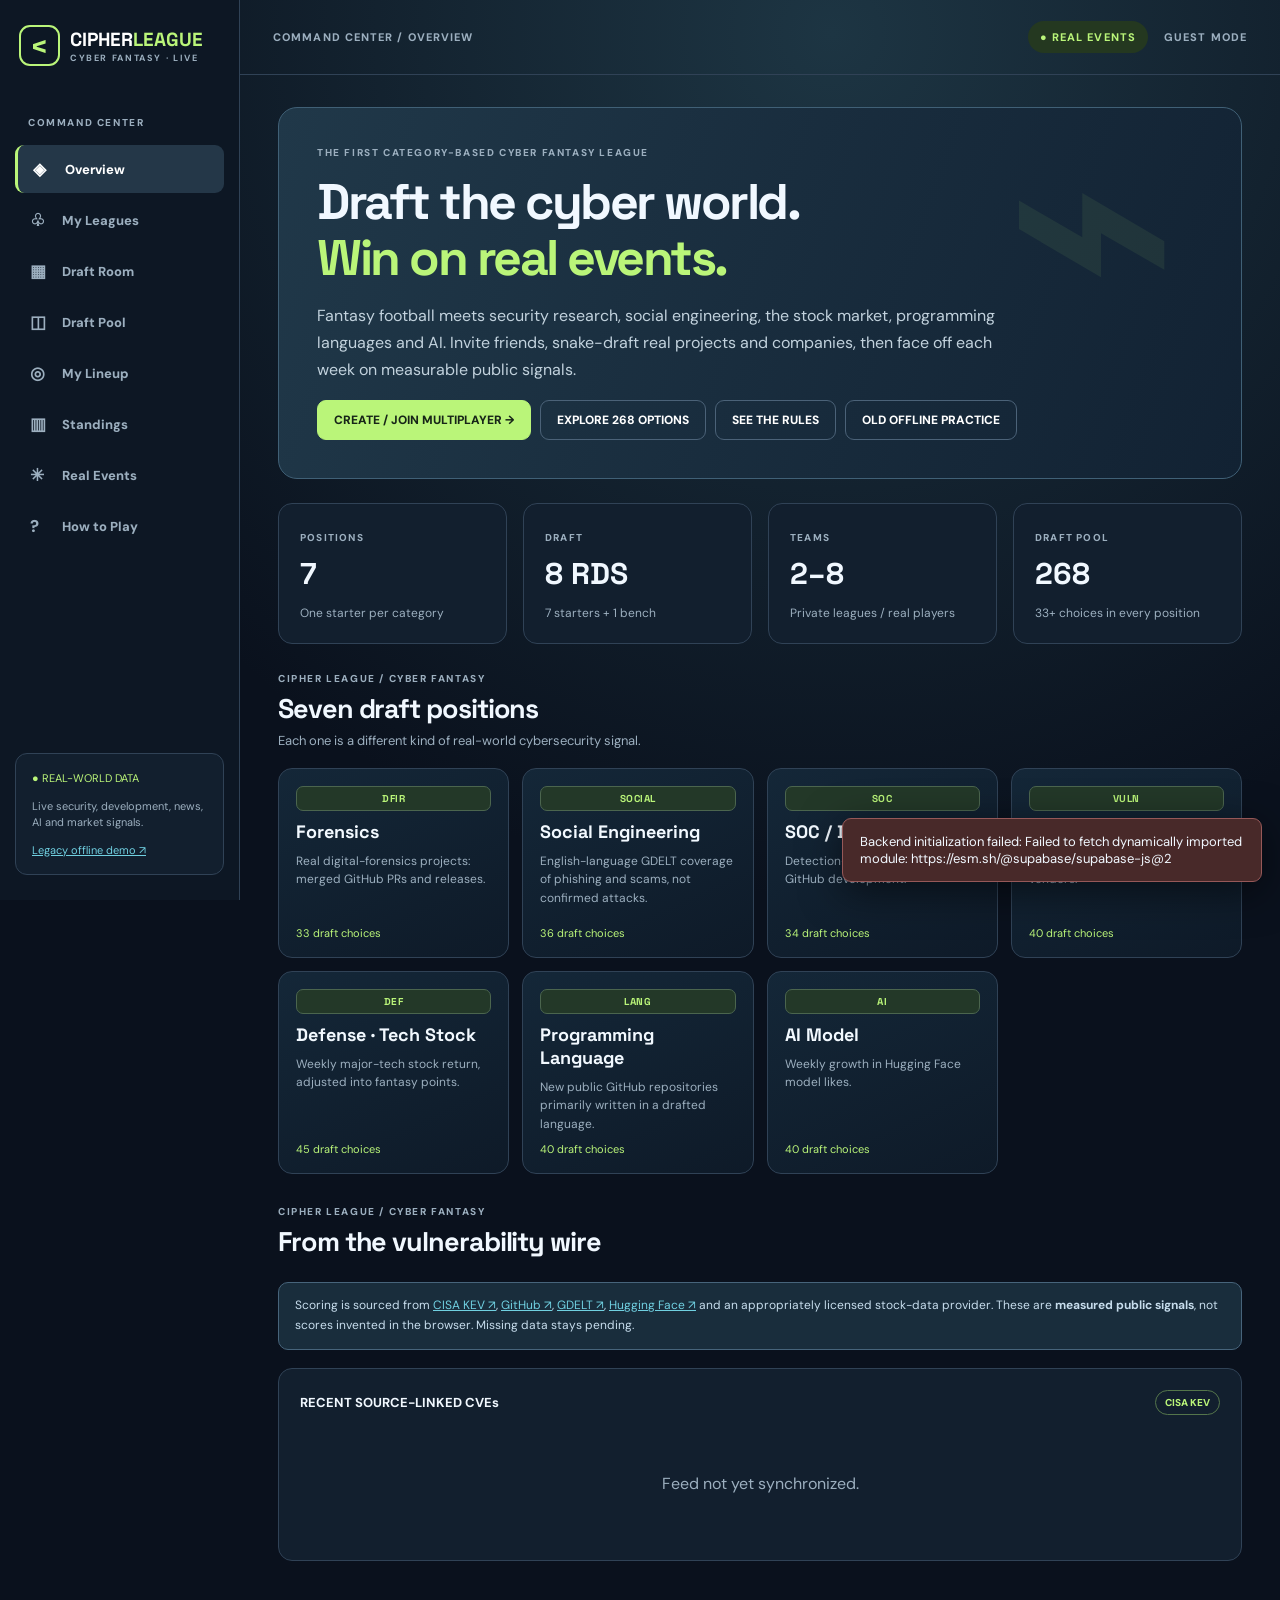
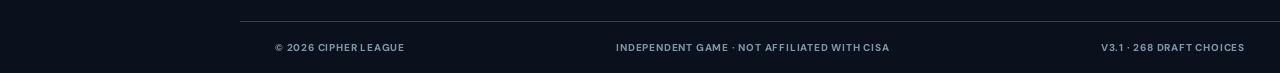
==== site/index.html @ f605f730 "Initial Cipher League v3.1 release" ====
<!doctype html>
<html lang="en"><head><meta charset="utf-8"><meta name="viewport" content="width=device-width,initial-scale=1"><meta name="theme-color" content="#0a111d"><meta name="description" content="Cipher League multiplayer multiplayer fantasy cybersecurity with seven positions, real-world CISA, GitHub, news, AI and stock-based scoring."><title>Cipher League - Fantasy Cybersecurity</title><link rel="icon" href="./favicon.svg" type="image/svg+xml"><link rel="preconnect" href="https://fonts.googleapis.com"><link href="https://fonts.googleapis.com/css2?family=DM+Sans:wght@400;500;700;800&family=Space+Grotesk:wght@400;600;700&display=swap" rel="stylesheet"><link rel="stylesheet" href="./styles.css"></head>
<body><div class="shell"><aside class="sidebar" id="sidebar"><a href="#home" class="brand" data-page="home"><span class="brand-logo">&lt;</span><span>CIPHER<span class="accent">LEAGUE</span><small>CYBER FANTASY · LIVE</small></span></a><div class="overline">COMMAND CENTER</div><nav id="navigation"></nav><div class="sidebar-bottom"><span class="accent">● REAL-WORLD DATA</span><p>Live security, development, news, AI and market signals.</p><a href="./practice/">Legacy offline demo ↗</a></div></aside><div class="scrim" id="scrim"></div><div class="content"><header class="topbar"><button class="hamburger" data-action="menu" aria-label="Open menu">☰</button><span id="breadcrumb">COMMAND CENTER / OVERVIEW</span><div class="topright"><span class="live-tag">● REAL EVENTS</span><span id="account-status">GUEST MODE</span></div></header><main id="main" class="main"><div class="loading">Loading fantasy cybersecurity league...</div></main><footer>© 2026 CIPHER LEAGUE <span>INDEPENDENT GAME · NOT AFFILIATED WITH CISA</span><span>V3.1 · 268 DRAFT CHOICES</span></footer></div></div><div id="notifications" aria-live="polite"></div><script src="./config.js"></script><script type="module" src="./multiplayer.js"></script></body></html>
---- site/styles.css ----
:root{color-scheme:dark;--bg:#0a111d;--card:#121f2e;--line:#304256;--muted:#9cafbf;--text:#f1f8ff;--lime:#baf579;--cyan:#70d0e1;font-family:'DM Sans',sans-serif}*{box-sizing:border-box}body{margin:0;background:radial-gradient(circle at 65% 2%,#1d3543,transparent 47%),var(--bg);color:var(--text)}button,input,select{font:inherit}button{cursor:pointer}a{color:var(--cyan)}.shell{min-height:100vh;display:flex}.sidebar{flex:0 0 240px;position:sticky;top:0;height:100vh;background:#0d1724;border-right:1px solid var(--line);padding:25px 15px;display:flex;flex-direction:column}.brand{text-decoration:none;color:#fff;display:flex;align-items:center;gap:10px;font:800 19px 'Space Grotesk',sans-serif;margin:0 4px 50px}.brand-logo{border:2px solid var(--lime);color:var(--lime);border-radius:11px;font-size:30px;width:41px;height:41px;display:grid;place-items:center}.accent{color:var(--lime)}.brand small{display:block;font:700 9px 'DM Sans',sans-serif;letter-spacing:.18em;color:var(--muted)}.overline,.eyebrow{font-size:10px;letter-spacing:.16em;font-weight:800;color:var(--muted)}.overline{margin:0 13px 13px}.nav{display:flex;align-items:center;gap:12px;text-align:left;width:100%;border:0;border-radius:9px;background:none;color:var(--muted);padding:13px 15px;margin:3px 0;font-size:13px;font-weight:800}.nav:hover,.nav.active{background:#243748;color:#fff}.nav.active{border-left:3px solid var(--lime)}.nav .symbol{width:20px;font-size:17px}.sidebar-bottom{margin-top:auto;border:1px solid var(--line);border-radius:12px;padding:16px;background:var(--card);font-size:11px;line-height:1.5}.sidebar-bottom p{color:var(--muted)}.content{flex:1;min-width:0;display:flex;flex-direction:column}.topbar{height:75px;border-bottom:1px solid var(--line);padding:0 33px;display:flex;justify-content:space-between;align-items:center;gap:12px;color:var(--muted);font-size:11px;font-weight:800;letter-spacing:.1em}.topright{display:flex;gap:16px;align-items:center}.live-tag{color:var(--lime);background:#243820;padding:9px 12px;border-radius:20px}.main{width:100%;max-width:1420px;margin:auto;flex:1;padding:32px 38px 60px}footer{border-top:1px solid var(--line);padding:19px 35px;display:flex;gap:12px;justify-content:space-between;flex-wrap:wrap;color:#8195a9;font-size:10px;font-weight:800;letter-spacing:.08em}.hero{border:1px solid #406076;border-radius:19px;padding:38px;background:linear-gradient(110deg,#203849,#122233);margin-bottom:24px;position:relative;overflow:hidden}.hero:after{content:'⌁';position:absolute;right:6%;top:-80px;color:#baf57912;font-size:300px;pointer-events:none}.hero>*{position:relative;z-index:1}.hero h1{font:700 clamp(32px,4vw,50px)/1.12 'Space Grotesk',sans-serif;letter-spacing:-.05em;max-width:740px;margin:15px 0}.hero em{font-style:normal;color:var(--lime)}.hero p{line-height:1.7;max-width:700px;color:#c2d2dd}.buttons,.actions{display:flex;gap:9px;flex-wrap:wrap}.btn{display:inline-flex;gap:8px;align-items:center;justify-content:center;border:1px solid #4b6278;border-radius:9px;background:#25384b;color:white;padding:11px 16px;text-decoration:none;font-size:12px;font-weight:800}.btn.primary{background:var(--lime);color:#172518;border-color:var(--lime)}.btn.outline{background:transparent}.btn.small{padding:8px 11px;font-size:11px}.btn:hover{filter:brightness(1.13)}.btn:disabled{opacity:.4;cursor:not-allowed}.heading{display:flex;justify-content:space-between;align-items:end;gap:14px;margin:28px 0 17px}.heading h2{font:700 27px 'Space Grotesk',sans-serif;letter-spacing:-.04em;margin:6px 0}.heading p,.muted{color:var(--muted)}.heading p{font-size:13px;margin:0}.grid{display:grid;grid-template-columns:repeat(2,minmax(0,1fr));gap:16px}.grid.three{grid-template-columns:repeat(3,minmax(0,1fr))}.grid.four{grid-template-columns:repeat(4,minmax(0,1fr))}.two{display:grid;grid-template-columns:1.2fr .8fr;gap:17px}.panel,.stat{background:var(--card);border:1px solid var(--line);border-radius:14px;padding:21px;min-width:0}.stat label{color:var(--muted);font-size:10px;font-weight:800;letter-spacing:.12em}.stat strong{font:700 30px 'Space Grotesk',sans-serif;display:block;margin:8px 0}.stat small,.small{color:var(--muted);font-size:12px}.panel-header{display:flex;justify-content:space-between;align-items:center;gap:9px;margin-bottom:14px}.panel-header strong{font-size:13px}.chip{font-size:10px;font-weight:800;color:var(--lime);border:1px solid #54754b;border-radius:25px;padding:5px 9px}.chip.dim{color:var(--muted);border-color:var(--line)}.notice{background:#192d3c;border:1px solid #47647b;border-radius:10px;color:#c7dded;padding:13px 16px;font-size:12px;line-height:1.65;margin:0 0 18px}.notice.warn{background:#35281e;border-color:#75543a;color:#ffd3a4}.event,.row{border-top:1px solid var(--line);padding:13px 0;display:flex;gap:12px;align-items:center}.event:first-child,.row:first-child{border-top:0}.event{align-items:flex-start}.event-date{font-size:11px;color:var(--cyan);white-space:nowrap;font-weight:800;min-width:82px}.identity{flex:1;min-width:0}.identity strong{font-size:13px;display:block;overflow-wrap:anywhere;line-height:1.4}.identity small{color:var(--muted);font-size:11px;display:block;line-height:1.5;margin-top:3px}.score{font:700 20px 'Space Grotesk',sans-serif}.number{font:700 19px 'Space Grotesk',sans-serif;color:var(--lime);min-width:25px}.initial{height:35px;width:35px;border-radius:9px;background:#284454;color:var(--lime);display:grid;place-items:center;font-weight:800;flex-shrink:0}.formlabel{display:block;color:var(--muted);font-size:11px;font-weight:800;margin:0 0 7px}.field{margin-bottom:14px}input[type=text],input[type=email],input[type=search],select{background:#0b1724;color:white;border:1px solid #465971;border-radius:8px;padding:11px 13px;width:100%;outline:none}input:focus,select:focus{border-color:var(--lime)}input[type=checkbox]{accent-color:var(--lime);width:17px;height:17px}.account{max-width:560px}.tabs{display:flex;gap:7px;margin:16px 0;flex-wrap:wrap}.tab{background:#1a2a3a;color:var(--muted);border:1px solid var(--line);padding:8px 12px;border-radius:8px;font-weight:800;font-size:12px}.tab.active{background:var(--lime);color:#142318}.asset-grid{display:grid;grid-template-columns:repeat(auto-fill,minmax(210px,1fr));gap:12px}.asset-card{border:1px solid var(--line);border-radius:12px;background:#17293a;padding:18px}.asset-card h3{font:700 17px 'Space Grotesk',sans-serif;margin:12px 0 7px}.asset-card p{color:var(--muted);font-size:12px;margin:0 0 14px}.asset-card .btn{width:100%}.asset-card.unavailable{opacity:.55}.progress{height:7px;background:#314253;border-radius:7px;overflow:hidden;margin:14px 0}.progress>div{height:100%;background:var(--lime)}.checkrow{display:flex;gap:12px;align-items:center;padding:13px 0;border-top:1px solid var(--line);cursor:pointer}.checkrow span{flex:1}.divider{height:1px;background:var(--line);margin:20px 0}.loading,.empty{text-align:center;color:var(--muted);padding:42px 16px;line-height:1.6}.source{font-size:12px;color:var(--muted);line-height:1.6}.source a{text-decoration:none}.hamburger,.scrim{display:none}#notifications{position:fixed;bottom:18px;right:18px;max-width:420px;z-index:20}.toast{background:#20394a;border:1px solid #567389;padding:14px 17px;border-radius:9px;box-shadow:0 9px 40px #0008;margin-top:8px;font-size:13px}.toast.bad{background:#482929;border-color:#965858}@media(max-width:1050px){.sidebar{flex-basis:210px}.main{padding:25px}.grid.four{grid-template-columns:repeat(2,minmax(0,1fr))}}@media(max-width:760px){.sidebar{position:fixed;top:0;left:0;z-index:10;width:270px;transform:translateX(-100%);transition:transform .2s}.sidebar.open{transform:translateX(0)}.scrim.open{display:block;position:fixed;inset:0;background:#0009;z-index:9}.hamburger{display:block;background:none;border:0;color:white;font-size:20px}.topbar{padding:0 15px;height:63px}.main{padding:20px 15px 40px}.hero{padding:25px}.hero:after{right:-80px}.grid,.grid.three,.grid.four,.two{grid-template-columns:1fr}.heading{align-items:start;flex-direction:column}.topright{gap:5px}.live-tag{font-size:9px;padding:7px}#account-status{display:none}footer{padding:17px}}
/* Version 3: distinct fantasy roster positions */
.position-grid{display:grid;grid-template-columns:repeat(auto-fit,minmax(210px,1fr));gap:13px;margin:19px 0 31px}
.position-card{background:linear-gradient(155deg,#142738,#0e1a28);border:1px solid var(--line);border-radius:14px;padding:17px;min-height:190px;display:flex;flex-direction:column;gap:9px}
.position-card strong{font:700 18px 'Space Grotesk',sans-serif;color:#f2f9ff}
.position-card p{font-size:12px;line-height:1.55;margin:0;color:var(--muted);flex:1}
.position-card small{font-size:11px;color:var(--lime)}
.position-code{display:inline-block;font:800 10px 'Space Grotesk',sans-serif;color:var(--lime);background:#233828;border:1px solid #4b654e;padding:5px 8px;border-radius:7px;letter-spacing:.05em;min-width:45px;text-align:center}
.scoring-grid{display:grid;grid-template-columns:repeat(auto-fit,minmax(270px,1fr));gap:14px;margin-top:17px}
.roster-slot{display:flex;align-items:center;justify-content:space-between;gap:12px;padding:13px 0;border-bottom:1px solid var(--line)}
.roster-slot .slot-label{display:flex;align-items:center;gap:10px;flex-wrap:wrap;min-width:180px}
.roster-slot select{min-width:195px;max-width:100%;padding:10px;background:#0d1c2d;border:1px solid #4d667c;color:white;border-radius:9px}
.slot-list{margin:10px 0 20px}
.matchup{border-bottom:1px solid var(--line);padding:14px 0}
.matchup-head{display:flex;align-items:center;justify-content:space-between;gap:15px;flex-wrap:wrap}
.matchup-head strong{font:700 14px 'Space Grotesk',sans-serif}
.matchup details{margin-top:10px;border-radius:9px;background:#0a1725;padding:10px}
.matchup summary{cursor:pointer;color:var(--cyan);font-size:12px;margin:0 0 7px}
.wrap-anywhere{overflow-wrap:anywhere}
.source{font-size:11px;color:var(--muted);overflow-wrap:anywhere}
.source a{font-size:11px}
@media(max-width:650px){.roster-slot{align-items:stretch;flex-direction:column}.roster-slot select{width:100%}.position-grid{grid-template-columns:repeat(auto-fit,minmax(175px,1fr))}.matchup-head{font-size:12px}}
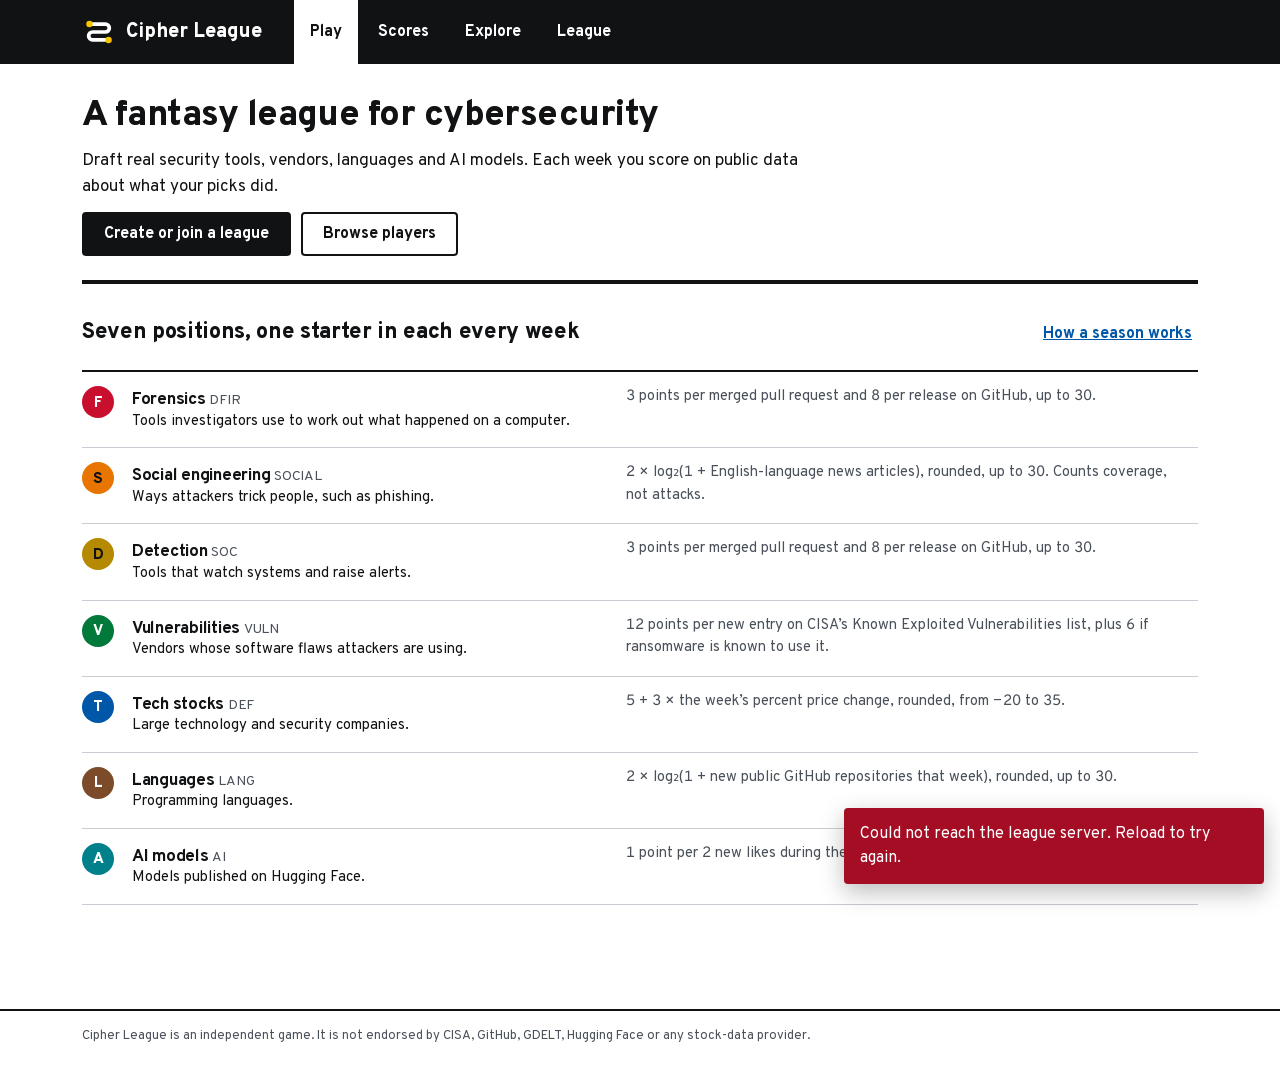
==== commit 9902f1ec: "Redesign the UI as a line map and remove the offline practice game - Four destinations (Play, Scores" ====
--- a/site/index.html
+++ b/site/index.html
@@ -1,3 +1,29 @@
 <!doctype html>
-<html lang="en"><head><meta charset="utf-8"><meta name="viewport" content="width=device-width,initial-scale=1"><meta name="theme-color" content="#0a111d"><meta name="description" content="Cipher League multiplayer multiplayer fantasy cybersecurity with seven positions, real-world CISA, GitHub, news, AI and stock-based scoring."><title>Cipher League - Fantasy Cybersecurity</title><link rel="icon" href="./favicon.svg" type="image/svg+xml"><link rel="preconnect" href="https://fonts.googleapis.com"><link href="https://fonts.googleapis.com/css2?family=DM+Sans:wght@400;500;700;800&family=Space+Grotesk:wght@400;600;700&display=swap" rel="stylesheet"><link rel="stylesheet" href="./styles.css"></head>
-<body><div class="shell"><aside class="sidebar" id="sidebar"><a href="#home" class="brand" data-page="home"><span class="brand-logo">&lt;</span><span>CIPHER<span class="accent">LEAGUE</span><small>CYBER FANTASY · LIVE</small></span></a><div class="overline">COMMAND CENTER</div><nav id="navigation"></nav><div class="sidebar-bottom"><span class="accent">● REAL-WORLD DATA</span><p>Live security, development, news, AI and market signals.</p><a href="./practice/">Legacy offline demo ↗</a></div></aside><div class="scrim" id="scrim"></div><div class="content"><header class="topbar"><button class="hamburger" data-action="menu" aria-label="Open menu">☰</button><span id="breadcrumb">COMMAND CENTER / OVERVIEW</span><div class="topright"><span class="live-tag">● REAL EVENTS</span><span id="account-status">GUEST MODE</span></div></header><main id="main" class="main"><div class="loading">Loading fantasy cybersecurity league...</div></main><footer>© 2026 CIPHER LEAGUE <span>INDEPENDENT GAME · NOT AFFILIATED WITH CISA</span><span>V3.1 · 268 DRAFT CHOICES</span></footer></div></div><div id="notifications" aria-live="polite"></div><script src="./config.js"></script><script type="module" src="./multiplayer.js"></script></body></html>
+<html lang="en">
+<head>
+<meta charset="utf-8">
+<meta name="viewport" content="width=device-width,initial-scale=1">
+<meta name="theme-color" content="#111214">
+<meta name="description" content="A fantasy league for cybersecurity. Draft real tools, vendors and models, and score on public data about what they did each week.">
+<title>Cipher League</title>
+<link rel="icon" href="./favicon.svg" type="image/svg+xml">
+<link rel="manifest" href="./manifest.webmanifest">
+<link rel="stylesheet" href="./styles.css">
+</head>
+<body>
+<a class="skip" href="#main">Skip to content</a>
+<header class="sign">
+  <div class="sign-in">
+    <a class="brand" href="#play" data-page="play"><img src="./favicon.svg" alt="" width="34" height="34">Cipher League</a>
+    <nav id="navigation" aria-label="Main"></nav>
+    <span class="who" id="who"></span>
+  </div>
+</header>
+<main id="main" tabindex="-1"><p class="muted">Loading players…</p></main>
+<footer class="foot"><p>Cipher League is an independent game. It is not endorsed by CISA, GitHub, GDELT, Hugging Face or any stock-data provider.</p></footer>
+<div id="notifications" aria-live="polite"></div>
+<noscript><p class="note bad">Cipher League needs JavaScript.</p></noscript>
+<script src="./config.js"></script>
+<script type="module" src="./multiplayer.js"></script>
+</body>
+</html>
--- a/site/styles.css
+++ b/site/styles.css
@@ -1,22 +1,251 @@
-:root{color-scheme:dark;--bg:#0a111d;--card:#121f2e;--line:#304256;--muted:#9cafbf;--text:#f1f8ff;--lime:#baf579;--cyan:#70d0e1;font-family:'DM Sans',sans-serif}*{box-sizing:border-box}body{margin:0;background:radial-gradient(circle at 65% 2%,#1d3543,transparent 47%),var(--bg);color:var(--text)}button,input,select{font:inherit}button{cursor:pointer}a{color:var(--cyan)}.shell{min-height:100vh;display:flex}.sidebar{flex:0 0 240px;position:sticky;top:0;height:100vh;background:#0d1724;border-right:1px solid var(--line);padding:25px 15px;display:flex;flex-direction:column}.brand{text-decoration:none;color:#fff;display:flex;align-items:center;gap:10px;font:800 19px 'Space Grotesk',sans-serif;margin:0 4px 50px}.brand-logo{border:2px solid var(--lime);color:var(--lime);border-radius:11px;font-size:30px;width:41px;height:41px;display:grid;place-items:center}.accent{color:var(--lime)}.brand small{display:block;font:700 9px 'DM Sans',sans-serif;letter-spacing:.18em;color:var(--muted)}.overline,.eyebrow{font-size:10px;letter-spacing:.16em;font-weight:800;color:var(--muted)}.overline{margin:0 13px 13px}.nav{display:flex;align-items:center;gap:12px;text-align:left;width:100%;border:0;border-radius:9px;background:none;color:var(--muted);padding:13px 15px;margin:3px 0;font-size:13px;font-weight:800}.nav:hover,.nav.active{background:#243748;color:#fff}.nav.active{border-left:3px solid var(--lime)}.nav .symbol{width:20px;font-size:17px}.sidebar-bottom{margin-top:auto;border:1px solid var(--line);border-radius:12px;padding:16px;background:var(--card);font-size:11px;line-height:1.5}.sidebar-bottom p{color:var(--muted)}.content{flex:1;min-width:0;display:flex;flex-direction:column}.topbar{height:75px;border-bottom:1px solid var(--line);padding:0 33px;display:flex;justify-content:space-between;align-items:center;gap:12px;color:var(--muted);font-size:11px;font-weight:800;letter-spacing:.1em}.topright{display:flex;gap:16px;align-items:center}.live-tag{color:var(--lime);background:#243820;padding:9px 12px;border-radius:20px}.main{width:100%;max-width:1420px;margin:auto;flex:1;padding:32px 38px 60px}footer{border-top:1px solid var(--line);padding:19px 35px;display:flex;gap:12px;justify-content:space-between;flex-wrap:wrap;color:#8195a9;font-size:10px;font-weight:800;letter-spacing:.08em}.hero{border:1px solid #406076;border-radius:19px;padding:38px;background:linear-gradient(110deg,#203849,#122233);margin-bottom:24px;position:relative;overflow:hidden}.hero:after{content:'⌁';position:absolute;right:6%;top:-80px;color:#baf57912;font-size:300px;pointer-events:none}.hero>*{position:relative;z-index:1}.hero h1{font:700 clamp(32px,4vw,50px)/1.12 'Space Grotesk',sans-serif;letter-spacing:-.05em;max-width:740px;margin:15px 0}.hero em{font-style:normal;color:var(--lime)}.hero p{line-height:1.7;max-width:700px;color:#c2d2dd}.buttons,.actions{display:flex;gap:9px;flex-wrap:wrap}.btn{display:inline-flex;gap:8px;align-items:center;justify-content:center;border:1px solid #4b6278;border-radius:9px;background:#25384b;color:white;padding:11px 16px;text-decoration:none;font-size:12px;font-weight:800}.btn.primary{background:var(--lime);color:#172518;border-color:var(--lime)}.btn.outline{background:transparent}.btn.small{padding:8px 11px;font-size:11px}.btn:hover{filter:brightness(1.13)}.btn:disabled{opacity:.4;cursor:not-allowed}.heading{display:flex;justify-content:space-between;align-items:end;gap:14px;margin:28px 0 17px}.heading h2{font:700 27px 'Space Grotesk',sans-serif;letter-spacing:-.04em;margin:6px 0}.heading p,.muted{color:var(--muted)}.heading p{font-size:13px;margin:0}.grid{display:grid;grid-template-columns:repeat(2,minmax(0,1fr));gap:16px}.grid.three{grid-template-columns:repeat(3,minmax(0,1fr))}.grid.four{grid-template-columns:repeat(4,minmax(0,1fr))}.two{display:grid;grid-template-columns:1.2fr .8fr;gap:17px}.panel,.stat{background:var(--card);border:1px solid var(--line);border-radius:14px;padding:21px;min-width:0}.stat label{color:var(--muted);font-size:10px;font-weight:800;letter-spacing:.12em}.stat strong{font:700 30px 'Space Grotesk',sans-serif;display:block;margin:8px 0}.stat small,.small{color:var(--muted);font-size:12px}.panel-header{display:flex;justify-content:space-between;align-items:center;gap:9px;margin-bottom:14px}.panel-header strong{font-size:13px}.chip{font-size:10px;font-weight:800;color:var(--lime);border:1px solid #54754b;border-radius:25px;padding:5px 9px}.chip.dim{color:var(--muted);border-color:var(--line)}.notice{background:#192d3c;border:1px solid #47647b;border-radius:10px;color:#c7dded;padding:13px 16px;font-size:12px;line-height:1.65;margin:0 0 18px}.notice.warn{background:#35281e;border-color:#75543a;color:#ffd3a4}.event,.row{border-top:1px solid var(--line);padding:13px 0;display:flex;gap:12px;align-items:center}.event:first-child,.row:first-child{border-top:0}.event{align-items:flex-start}.event-date{font-size:11px;color:var(--cyan);white-space:nowrap;font-weight:800;min-width:82px}.identity{flex:1;min-width:0}.identity strong{font-size:13px;display:block;overflow-wrap:anywhere;line-height:1.4}.identity small{color:var(--muted);font-size:11px;display:block;line-height:1.5;margin-top:3px}.score{font:700 20px 'Space Grotesk',sans-serif}.number{font:700 19px 'Space Grotesk',sans-serif;color:var(--lime);min-width:25px}.initial{height:35px;width:35px;border-radius:9px;background:#284454;color:var(--lime);display:grid;place-items:center;font-weight:800;flex-shrink:0}.formlabel{display:block;color:var(--muted);font-size:11px;font-weight:800;margin:0 0 7px}.field{margin-bottom:14px}input[type=text],input[type=email],input[type=search],select{background:#0b1724;color:white;border:1px solid #465971;border-radius:8px;padding:11px 13px;width:100%;outline:none}input:focus,select:focus{border-color:var(--lime)}input[type=checkbox]{accent-color:var(--lime);width:17px;height:17px}.account{max-width:560px}.tabs{display:flex;gap:7px;margin:16px 0;flex-wrap:wrap}.tab{background:#1a2a3a;color:var(--muted);border:1px solid var(--line);padding:8px 12px;border-radius:8px;font-weight:800;font-size:12px}.tab.active{background:var(--lime);color:#142318}.asset-grid{display:grid;grid-template-columns:repeat(auto-fill,minmax(210px,1fr));gap:12px}.asset-card{border:1px solid var(--line);border-radius:12px;background:#17293a;padding:18px}.asset-card h3{font:700 17px 'Space Grotesk',sans-serif;margin:12px 0 7px}.asset-card p{color:var(--muted);font-size:12px;margin:0 0 14px}.asset-card .btn{width:100%}.asset-card.unavailable{opacity:.55}.progress{height:7px;background:#314253;border-radius:7px;overflow:hidden;margin:14px 0}.progress>div{height:100%;background:var(--lime)}.checkrow{display:flex;gap:12px;align-items:center;padding:13px 0;border-top:1px solid var(--line);cursor:pointer}.checkrow span{flex:1}.divider{height:1px;background:var(--line);margin:20px 0}.loading,.empty{text-align:center;color:var(--muted);padding:42px 16px;line-height:1.6}.source{font-size:12px;color:var(--muted);line-height:1.6}.source a{text-decoration:none}.hamburger,.scrim{display:none}#notifications{position:fixed;bottom:18px;right:18px;max-width:420px;z-index:20}.toast{background:#20394a;border:1px solid #567389;padding:14px 17px;border-radius:9px;box-shadow:0 9px 40px #0008;margin-top:8px;font-size:13px}.toast.bad{background:#482929;border-color:#965858}@media(max-width:1050px){.sidebar{flex-basis:210px}.main{padding:25px}.grid.four{grid-template-columns:repeat(2,minmax(0,1fr))}}@media(max-width:760px){.sidebar{position:fixed;top:0;left:0;z-index:10;width:270px;transform:translateX(-100%);transition:transform .2s}.sidebar.open{transform:translateX(0)}.scrim.open{display:block;position:fixed;inset:0;background:#0009;z-index:9}.hamburger{display:block;background:none;border:0;color:white;font-size:20px}.topbar{padding:0 15px;height:63px}.main{padding:20px 15px 40px}.hero{padding:25px}.hero:after{right:-80px}.grid,.grid.three,.grid.four,.two{grid-template-columns:1fr}.heading{align-items:start;flex-direction:column}.topright{gap:5px}.live-tag{font-size:9px;padding:7px}#account-status{display:none}footer{padding:17px}}
-/* Version 3: distinct fantasy roster positions */
-.position-grid{display:grid;grid-template-columns:repeat(auto-fit,minmax(210px,1fr));gap:13px;margin:19px 0 31px}
-.position-card{background:linear-gradient(155deg,#142738,#0e1a28);border:1px solid var(--line);border-radius:14px;padding:17px;min-height:190px;display:flex;flex-direction:column;gap:9px}
-.position-card strong{font:700 18px 'Space Grotesk',sans-serif;color:#f2f9ff}
-.position-card p{font-size:12px;line-height:1.55;margin:0;color:var(--muted);flex:1}
-.position-card small{font-size:11px;color:var(--lime)}
-.position-code{display:inline-block;font:800 10px 'Space Grotesk',sans-serif;color:var(--lime);background:#233828;border:1px solid #4b654e;padding:5px 8px;border-radius:7px;letter-spacing:.05em;min-width:45px;text-align:center}
-.scoring-grid{display:grid;grid-template-columns:repeat(auto-fit,minmax(270px,1fr));gap:14px;margin-top:17px}
-.roster-slot{display:flex;align-items:center;justify-content:space-between;gap:12px;padding:13px 0;border-bottom:1px solid var(--line)}
-.roster-slot .slot-label{display:flex;align-items:center;gap:10px;flex-wrap:wrap;min-width:180px}
-.roster-slot select{min-width:195px;max-width:100%;padding:10px;background:#0d1c2d;border:1px solid #4d667c;color:white;border-radius:9px}
-.slot-list{margin:10px 0 20px}
-.matchup{border-bottom:1px solid var(--line);padding:14px 0}
-.matchup-head{display:flex;align-items:center;justify-content:space-between;gap:15px;flex-wrap:wrap}
-.matchup-head strong{font:700 14px 'Space Grotesk',sans-serif}
-.matchup details{margin-top:10px;border-radius:9px;background:#0a1725;padding:10px}
-.matchup summary{cursor:pointer;color:var(--cyan);font-size:12px;margin:0 0 7px}
-.wrap-anywhere{overflow-wrap:anywhere}
-.source{font-size:11px;color:var(--muted);overflow-wrap:anywhere}
-.source a{font-size:11px}
-@media(max-width:650px){.roster-slot{align-items:stretch;flex-direction:column}.roster-slot select{width:100%}.position-grid{grid-template-columns:repeat(auto-fit,minmax(175px,1fr))}.matchup-head{font-size:12px}}
+/* Cipher League: "Line Map". White station wall, one black sign band, seven position lines. */
+@font-face{font-family:Overpass;font-style:normal;font-weight:400 800;font-display:swap;src:url(./fonts/overpass-latin-ext.woff2) format("woff2");unicode-range:U+0100-02BA,U+02BD-02C5,U+02C7-02CC,U+02CE-02D7,U+02DD-02FF,U+0304,U+0308,U+0329,U+1D00-1DBF,U+1E00-1E9F,U+1EF2-1EFF,U+2020,U+20A0-20AB,U+20AD-20C4,U+2113,U+2C60-2C7F,U+A720-A7FF}
+@font-face{font-family:Overpass;font-style:normal;font-weight:400 800;font-display:swap;src:url(./fonts/overpass-latin.woff2) format("woff2");unicode-range:U+0000-00FF,U+0131,U+0152-0153,U+02BB-02BC,U+02C6,U+02DA,U+02DC,U+0304,U+0308,U+0329,U+2000-206F,U+20AC,U+2122,U+2191,U+2193,U+2212,U+2215,U+FEFF,U+FFFD}
+
+:root{color-scheme:light;--wall:#fff;--floor:#f1f3f4;--ink:#111214;--muted:#4a515a;--rule:#c8cdd3;--link:#0057a8;--bad:#a50d25;font-family:Overpass,system-ui,sans-serif;font-size:100%}
+*{box-sizing:border-box}
+body{margin:0;background:var(--wall);color:var(--ink);line-height:1.5;min-height:100vh;display:flex;flex-direction:column;font-variant-numeric:tabular-nums}
+::selection{background:#f6c500;color:#111214}
+:focus-visible{outline:3px solid var(--link);outline-offset:2px}
+.sign :focus-visible{outline-color:#fff}
+button,input,select{font:inherit;color:inherit}
+button{cursor:pointer}
+input{caret-color:var(--link)}
+a{color:var(--link);text-underline-offset:.18em;text-decoration-thickness:1px}
+a:hover{text-decoration-thickness:2px}
+h1,h2,h3{line-height:1.15;letter-spacing:-.015em;margin:0;text-wrap:balance}
+h1{font-size:2.25rem;font-weight:800}
+h2{font-size:1.375rem;font-weight:800}
+h3{font-size:1.0625rem;font-weight:700}
+p{margin:0;max-width:68ch;text-wrap:pretty}
+.muted{color:var(--muted)}
+.small{font-size:.875rem}
+.sr{position:absolute;width:1px;height:1px;overflow:hidden;clip-path:inset(50%);white-space:nowrap}
+.skip{position:absolute;left:8px;top:-60px;background:var(--wall);padding:10px 14px;border:2px solid var(--ink);z-index:30}
+.skip:focus{top:8px}
+
+/* Sign band */
+.sign{background:var(--ink);color:#fff}
+.sign-in{max-width:1180px;margin:auto;padding:0 32px;display:flex;align-items:stretch;gap:32px;min-height:64px}
+.brand{display:flex;align-items:center;gap:10px;color:#fff;text-decoration:none;font-weight:800;font-size:1.25rem;white-space:nowrap}
+.brand img{width:34px;height:34px}
+#navigation{display:flex;gap:4px;align-items:stretch}
+.tab{background:none;border:0;border-top:6px solid transparent;border-bottom:6px solid transparent;color:#fff;font-weight:700;padding:0 16px;min-width:44px}
+.tab:hover{background:#2a2d32}
+.tab[aria-current=page]{background:#fff;color:var(--ink)}
+.who{margin-left:auto;align-self:center;font-size:.875rem;color:#d5d8dd;text-align:right;min-width:0;overflow:hidden;text-overflow:ellipsis;white-space:nowrap}
+
+main{width:100%;max-width:1180px;margin:0 auto;padding:32px 32px 64px;flex:1}
+main:focus{outline:none}
+.foot{border-top:2px solid var(--ink);padding:16px 32px 28px;font-size:.8125rem;color:var(--muted)}
+.foot p{max-width:1116px;margin:auto}
+
+/* The next action: first thing on every screen */
+.next{display:flex;flex-direction:column;align-items:flex-start;gap:12px;padding-bottom:24px;border-bottom:4px solid var(--ink);margin-bottom:28px}
+.next p{font-size:1.0625rem}
+.actions{display:flex;flex-wrap:wrap;gap:10px;align-items:center}
+
+.btn{display:inline-flex;align-items:center;justify-content:center;gap:8px;min-height:44px;padding:8px 20px;border:2px solid var(--ink);border-radius:4px;background:var(--ink);color:#fff;font-weight:700;text-decoration:none;text-align:center;transition:background-color .15s,color .15s}
+.btn:hover{background:#34383f;border-color:#34383f}
+.btn:active{transform:translateY(1px)}
+.btn.alt{background:var(--wall);color:var(--ink)}
+.btn.alt:hover{background:var(--floor)}
+.btn:disabled{background:var(--floor);color:#5d646d;border-color:var(--rule);cursor:not-allowed;transform:none}
+.btn.quiet{background:none;border-color:transparent;color:var(--link);text-decoration:underline;padding-inline:4px}
+.btn.quiet:hover{background:var(--floor)}
+
+section{margin-bottom:40px}
+section>h2,.head{margin-bottom:14px}
+.head{display:flex;justify-content:space-between;align-items:baseline;gap:12px;flex-wrap:wrap}
+
+/* Position bullets: one fixed letter and colour per position */
+.ln{--c:var(--wall);--on:var(--ink);display:inline-grid;place-items:center;flex:none;width:32px;height:32px;border-radius:50%;background:var(--c);color:var(--on);font-weight:800;font-size:.9375rem;line-height:1;padding-top:2px}
+.p-DFIR{--c:#c8102e;--on:#fff}
+.p-SOCIAL{--c:#e87500;--on:#111214}
+.p-SOC{--c:#b58900;--on:#111214}
+.p-VULN{--c:#00793a;--on:#fff}
+.p-DEF{--c:#0057a8;--on:#fff}
+.p-LANG{--c:#7b4b2a;--on:#fff}
+.p-AI{--c:#00808a;--on:#fff}
+.p-BENCH{--c:#fff;--on:#111214}
+.ln.p-BENCH{box-shadow:inset 0 0 0 3px var(--ink)}
+
+/* Rows: the one list style used everywhere */
+.rows{list-style:none;margin:0;padding:0;border-top:2px solid var(--ink)}
+.rows>li{display:flex;gap:14px;align-items:center;padding:12px 0;border-bottom:1px solid var(--rule)}
+.grow{flex:1;min-width:0;overflow-wrap:anywhere}
+.grow strong{display:block;font-weight:700;line-height:1.35}
+.grow small{display:block;color:var(--muted);font-size:.875rem;line-height:1.45}
+.grow a{font-size:.875rem}
+.rows>li.taken{background:var(--floor);padding-inline:8px}
+.rows>li.taken strong{color:var(--muted);font-weight:600}
+.end{flex:none;text-align:right}
+.empty{padding:24px 0;color:var(--muted);border-top:2px solid var(--ink);border-bottom:1px solid var(--rule)}
+
+/* The seven lines, as a map key */
+.key{list-style:none;margin:0;padding:0}
+.key li{display:grid;grid-template-columns:32px minmax(0,1fr) minmax(0,1.2fr);gap:4px 18px;align-items:start;padding:14px 0;position:relative;border-bottom:1px solid var(--rule)}
+.key li:first-child{border-top:2px solid var(--ink)}
+.key h3{padding-top:5px}
+.key h3 span{font-weight:400;color:var(--muted);font-size:.875rem}
+.key p{font-size:.9375rem}
+.key .how{color:var(--muted)}
+
+/* Forms */
+.forms{display:grid;grid-template-columns:repeat(2,minmax(0,1fr));gap:48px}
+form{display:flex;flex-direction:column;gap:16px;align-items:flex-start}
+.field{display:flex;flex-direction:column;gap:6px;width:100%;max-width:420px}
+label{font-weight:700;font-size:.9375rem}
+input,select{width:100%;min-height:44px;padding:8px 12px;border:2px solid #6c737c;border-radius:4px;background:var(--wall)}
+input:hover,select:hover{border-color:var(--ink)}
+input::placeholder{color:#5d646d}
+.code-input{text-transform:uppercase;letter-spacing:.12em}
+.tabs{display:flex;gap:4px;border-bottom:2px solid var(--ink);margin:0 0 20px}
+.tabs button{min-height:44px;padding:6px 18px;border:0;background:none;font-weight:700;border-radius:4px 4px 0 0}
+.tabs button:hover{background:var(--floor)}
+.tabs button[aria-pressed=true]{background:var(--ink);color:#fff}
+.next:has(+.tabs){border:0;margin:0;padding-bottom:16px}
+.filters{display:flex;gap:12px;flex-wrap:wrap;margin-bottom:16px}
+.filters>*{flex:1 1 200px;max-width:380px}
+.chips{display:flex;flex-wrap:wrap;gap:8px;margin-bottom:16px}
+.chip{display:inline-flex;align-items:center;gap:8px;min-height:44px;padding:4px 14px 4px 6px;border:2px solid var(--rule);border-radius:30px;background:var(--wall);font-weight:700;font-size:.875rem}
+.chip:not(:has(.ln)){padding-inline:16px}
+.chip:hover{border-color:var(--ink)}
+.chip[aria-pressed=true]{border-color:var(--ink);background:var(--ink);color:#fff}
+.chip .ln{width:28px;height:28px;font-size:.8125rem}
+.note{background:var(--floor);padding:14px 16px;border-radius:4px;max-width:none}
+.note.bad{background:#fbe9ec;color:#7d0a1d}
+.note+.note,.note+section,.explain{margin-top:16px}
+.explain{margin:0 0 16px}
+
+/* Draft: candidates beside the route */
+.forms+details{margin-top:24px}
+.draft{display:grid;grid-template-columns:minmax(0,5fr) minmax(0,7fr);gap:40px;align-items:start}
+.route-wrap{position:sticky;top:16px;overflow-x:auto}
+.route{width:100%;border-collapse:collapse;table-layout:fixed;min-width:min(100%,300px)}
+.route caption{text-align:left;margin-bottom:10px}
+.route thead th{font-size:.8125rem;font-weight:700;padding:4px 2px;vertical-align:bottom;overflow-wrap:anywhere;line-height:1.2}
+.route thead th.me span{background:var(--ink);color:#fff;border-radius:3px;padding:2px 5px;box-decoration-break:clone}
+.route tbody th{width:44px;padding:0;text-align:left}
+.route tbody th .ln{width:28px;height:28px;font-size:.8125rem}
+.route .corner{width:44px}
+.route td{--c:#6c737c;position:relative;height:64px;padding:0;text-align:center;vertical-align:top}
+.route td.p-DFIR{--c:#c8102e}.route td.p-SOCIAL{--c:#e87500}.route td.p-SOC{--c:#b58900}.route td.p-VULN{--c:#00793a}.route td.p-DEF{--c:#0057a8}.route td.p-LANG{--c:#7b4b2a}.route td.p-AI{--c:#00808a}.route td.p-BENCH{--c:#6c737c}
+.route td{background:none}
+.route td::before{content:"";position:absolute;left:0;right:0;top:17px;border-top:6px solid var(--c)}
+.route td.from-mid::before{left:50%}
+.route td.to-mid::before{right:50%}
+.route td.turn-down::after,.route td.turn-in::after{content:"";position:absolute;left:calc(50% - 3px);border-left:6px solid var(--c)}
+.route td.turn-down::after{top:20px;bottom:0}
+.route td.turn-in::after{top:0;height:20px}
+.route td.ahead::before{border-top-style:dashed}
+.route td.ahead::after{border-left-style:dashed}
+.route th .short{display:none}
+.stop{position:relative;z-index:1;display:inline-grid;place-items:center;width:26px;height:26px;margin-top:7px;border-radius:50%;background:var(--wall);border:3px solid var(--ink);font-size:.75rem;font-weight:800;line-height:1;padding-top:2px}
+.ahead .stop{border:3px solid var(--rule);color:var(--muted)}
+.now .stop{width:36px;height:36px;margin-top:2px;background:var(--ink);color:#fff;box-shadow:0 0 0 3px var(--wall),0 0 0 6px var(--ink)}
+.phone-only{display:none}
+dl{margin:0;border-top:2px solid var(--ink)}
+dt{padding-top:10px}
+dd{margin:0;padding-bottom:10px;border-bottom:1px solid var(--rule)}
+.picked{display:block;position:relative;z-index:1;font-size:.75rem;line-height:1.2;padding:2px 2px 0;overflow:hidden;max-height:2.7em;overflow-wrap:anywhere;font-weight:600}
+.route td.done .picked{background:var(--wall)}
+
+/* Lineup */
+.lineup{list-style:none;margin:0;padding:0;border-top:2px solid var(--ink)}
+.lineup li{display:grid;grid-template-columns:32px minmax(0,1fr) minmax(0,320px);gap:4px 16px;align-items:center;padding:10px 0;border-bottom:1px solid var(--rule)}
+.lineup label small{display:block;font-weight:400;color:var(--muted);font-size:.8125rem;line-height:1.4}
+
+/* Matchup: seven positions side by side on one scale */
+.weekbar{display:flex;align-items:center;gap:12px;flex-wrap:wrap}
+.versus{display:grid;grid-template-columns:minmax(0,1fr) 40px minmax(0,1fr);gap:12px;align-items:end;margin-bottom:8px}
+.versus .team:last-child{text-align:left}
+.versus .team:first-child{text-align:right}
+.total{font-size:3rem;font-weight:800;line-height:1.05;display:block}
+.total.none{font-size:1.5rem;color:var(--muted)}
+.compare{list-style:none;margin:0;padding:0;border-top:2px solid var(--ink)}
+.compare li{display:grid;grid-template-columns:minmax(0,1fr) 40px minmax(0,1fr);gap:12px;align-items:center;padding:10px 0;border-bottom:1px solid var(--rule)}
+.compare .ln{justify-self:center}
+.side{min-width:0;overflow-wrap:anywhere}
+.side:first-child{text-align:right}
+.side strong{display:block;line-height:1.3}
+.side small{display:block;color:var(--muted);font-size:.8125rem}
+.bar{display:flex;align-items:center;gap:8px;margin:4px 0}
+.side:last-child .bar{flex-direction:row-reverse}
+.track{flex:1;height:14px;display:flex;min-width:0}
+.side:first-child .track{justify-content:flex-end}
+.fill{height:100%;background:var(--ink);min-width:3px}
+.bar.live .fill{background:var(--floor);border:3px solid var(--ink)}
+.bar.pending .track{height:0;border-top:4px dashed #8a919a}
+.pts{font-weight:800;min-width:3ch;font-size:1.0625rem}
+.bar.pending .pts{font-weight:600;font-size:.8125rem;color:var(--muted)}
+.legend{display:flex;gap:6px 20px;flex-wrap:wrap;font-size:.8125rem;color:var(--muted);margin-top:10px}
+.legend span{display:inline-flex;align-items:center;gap:8px}
+.legend i{display:inline-block;width:28px;height:12px;background:var(--ink)}
+.legend i.live{background:var(--floor);border:3px solid var(--ink)}
+.legend i.pending{height:0;background:none;border-top:4px dashed #8a919a}
+table.table{width:100%;border-collapse:collapse;border-top:2px solid var(--ink)}
+.table th,.table td{text-align:right;padding:10px 6px;border-bottom:1px solid var(--rule)}
+.table th:nth-child(2),.table td:nth-child(2){text-align:left;overflow-wrap:anywhere}
+.table th{font-size:.8125rem;color:var(--muted)}
+.table tr.me td{font-weight:800;background:var(--floor)}
+details{border-bottom:1px solid var(--rule)}
+details:first-of-type{border-top:2px solid var(--ink)}
+summary{cursor:pointer;padding:12px 0;font-weight:700;min-height:44px}
+details>div{padding-bottom:20px}
+
+/* League room: members as stations on one line */
+.room{display:grid;grid-template-columns:minmax(0,1fr) minmax(0,1fr);gap:48px;align-items:start}
+.seats{list-style:none;margin:0;padding:0}
+.seats li{position:relative;display:flex;gap:16px;align-items:center;min-height:56px}
+.seats li::before{content:"";position:absolute;left:10px;top:0;bottom:0;border-left:6px solid var(--ink)}
+.seats li:first-child::before{top:50%}
+.seats li:last-child::before{bottom:50%}
+.seats li.open::before{border-left:6px dashed #8a919a}
+.seats .stop{width:26px;height:26px;margin:0;flex:none}
+.seats .open .stop{border-color:#8a919a}
+.invite+p{margin-bottom:14px}
+.invite{display:block;font-size:2rem;font-weight:800;letter-spacing:.08em;overflow-wrap:anywhere;margin:4px 0 14px;user-select:all}
+
+#notifications{position:fixed;right:16px;bottom:16px;left:16px;margin-left:auto;max-width:420px;z-index:20}
+.toast{background:var(--ink);color:#fff;padding:14px 16px;border-radius:4px;margin-top:8px;box-shadow:0 8px 24px #0004}
+.toast.bad{background:var(--bad)}
+
+@media (max-width:960px){
+ .draft,.room,.forms{grid-template-columns:minmax(0,1fr)}
+ .route-wrap{position:static}
+}
+@media (max-width:700px){
+ h1{font-size:1.75rem}
+ .sign-in{flex-wrap:wrap;padding:0;gap:0}
+ .brand{padding:10px 16px;min-height:56px}
+ .who{padding-right:16px;max-width:45%}
+ #navigation{order:3;width:100%;display:grid;grid-template-columns:repeat(4,1fr);gap:0;border-top:1px solid #3a3e45}
+ .tab{min-height:48px;padding:0 4px;border-width:4px 0}
+ main{padding:20px 16px 48px}
+ .foot{padding-inline:16px}
+ .next{gap:10px;padding-bottom:18px;margin-bottom:20px}
+ .next .btn{width:100%}
+ .next .weekbar .btn{width:auto;flex:1}
+ .weekbar{width:100%}
+ .weekbar span{width:100%}
+ .draft.waiting .route-wrap{order:-1}
+ .route.crowded th .full{position:absolute;width:1px;height:1px;overflow:hidden;clip-path:inset(50%);white-space:nowrap}
+ .route.crowded th .short{display:inline}
+ .key li{grid-template-columns:32px minmax(0,1fr)}
+ .key .how{grid-column:2}
+ .lineup li{grid-template-columns:28px 6rem minmax(0,1fr);gap:8px;padding:3px 0}
+ .lineup .ln{width:28px;height:28px;font-size:.8125rem}
+ .lineup select{padding-inline:4px;font-size:.875rem}
+ .starters+section h2{font-size:1.125rem;margin-bottom:0}
+ .lineup label{font-size:.875rem;line-height:1.2}
+ .lineup label small{display:none}
+ .starters{margin-bottom:20px}
+ .route td{height:44px}
+ .phone-only{display:block;margin-top:20px}
+ .picked{position:absolute;width:1px;height:1px;overflow:hidden;clip-path:inset(50%);white-space:nowrap}
+ .rows>li{gap:10px}
+ .total{font-size:2.25rem}
+ .versus,.compare li{gap:8px}
+}
+@media (prefers-reduced-motion:reduce){*{transition:none!important}}
